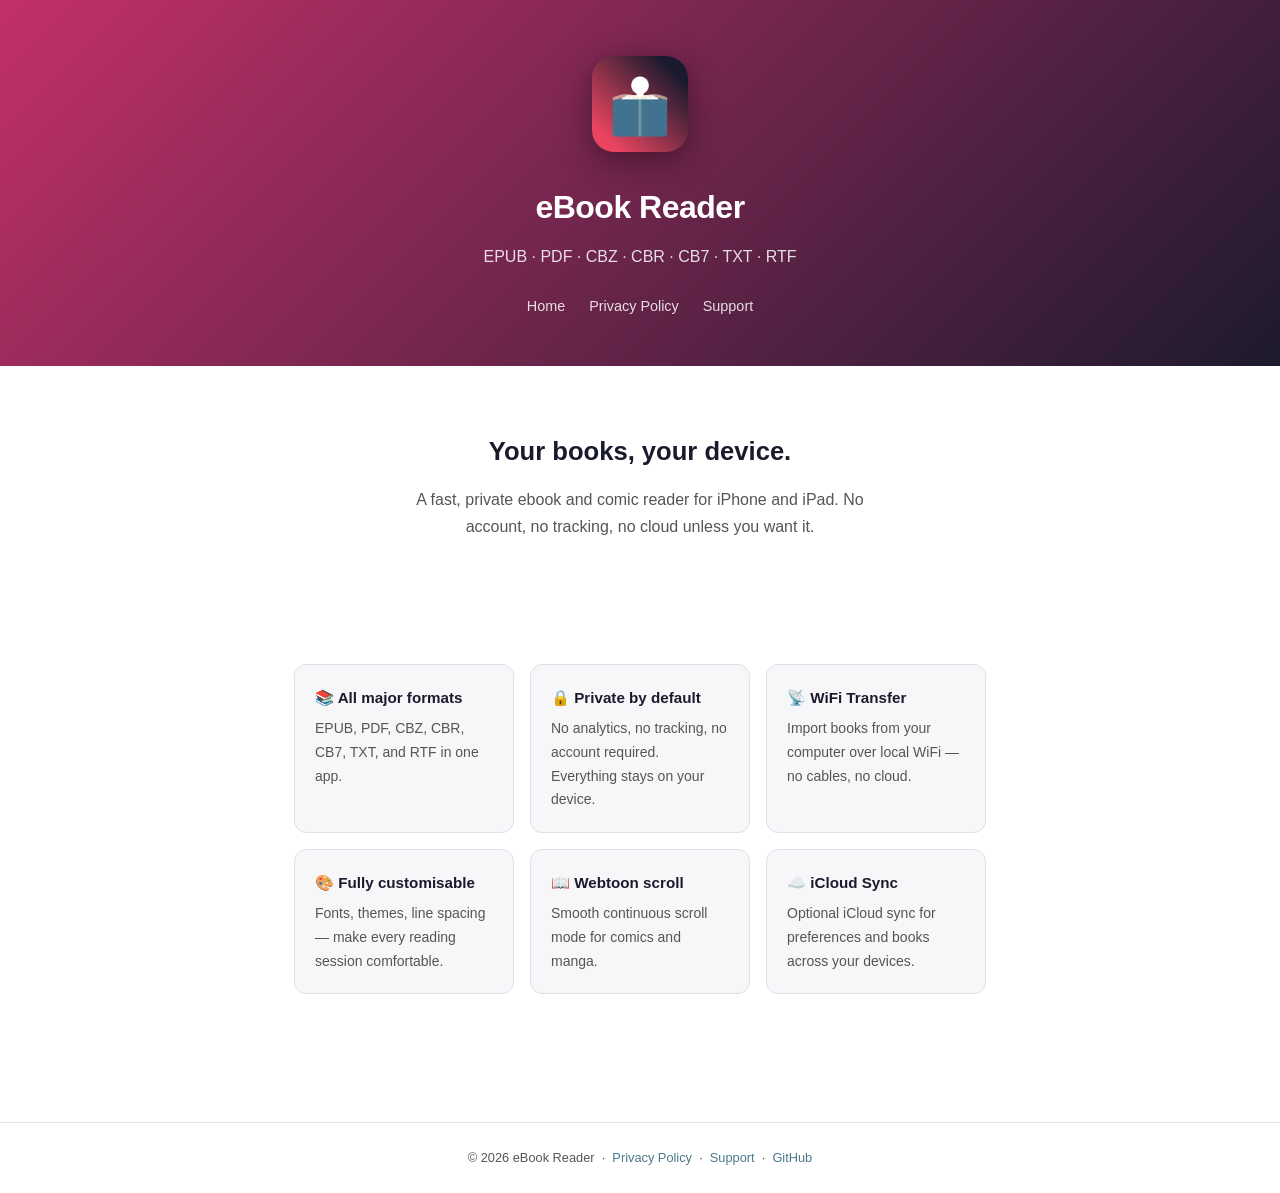
==== docs/index.html @ e35af058 "feat: add GitHub Pages site with privacy policy, support, and home page docs/ folder with branded HT" ====
<!DOCTYPE html>
<html lang="en">
<head>
  <meta charset="UTF-8">
  <meta name="viewport" content="width=device-width, initial-scale=1">
  <title>eBook Reader — iOS App</title>
  <meta name="description" content="Read EPUB, PDF, and comics on iPhone and iPad. No account required, no tracking, your books stay on your device.">
  <link rel="icon" href="icon.png">
  <link rel="stylesheet" href="style.css">
</head>
<body>

<header class="site-header">
  <img src="icon.png" alt="eBook Reader icon">
  <h1>eBook Reader</h1>
  <p>EPUB · PDF · CBZ · CBR · CB7 · TXT · RTF</p>
  <nav>
    <a href="index.html">Home</a>
    <a href="privacy.html">Privacy Policy</a>
    <a href="support.html">Support</a>
  </nav>
</header>

<main>
  <section class="hero">
    <h2>Your books, your device.</h2>
    <p>A fast, private ebook and comic reader for iPhone and iPad. No account, no tracking, no cloud unless you want it.</p>
    <!-- Uncomment when live on the App Store:
    <a class="badge" href="https://apps.apple.com/app/idXXXXXXXXX">
      <img src="https://developer.apple.com/assets/elements/badges/download-on-the-app-store.svg" alt="Download on the App Store">
    </a>
    -->
  </section>

  <div class="features">
    <div class="feature">
      <h3>📚 All major formats</h3>
      <p>EPUB, PDF, CBZ, CBR, CB7, TXT, and RTF in one app.</p>
    </div>
    <div class="feature">
      <h3>🔒 Private by default</h3>
      <p>No analytics, no tracking, no account required. Everything stays on your device.</p>
    </div>
    <div class="feature">
      <h3>📡 WiFi Transfer</h3>
      <p>Import books from your computer over local WiFi — no cables, no cloud.</p>
    </div>
    <div class="feature">
      <h3>🎨 Fully customisable</h3>
      <p>Fonts, themes, line spacing — make every reading session comfortable.</p>
    </div>
    <div class="feature">
      <h3>📖 Webtoon scroll</h3>
      <p>Smooth continuous scroll mode for comics and manga.</p>
    </div>
    <div class="feature">
      <h3>☁️ iCloud Sync</h3>
      <p>Optional iCloud sync for preferences and books across your devices.</p>
    </div>
  </div>
</main>

<footer>
  &copy; 2026 eBook Reader &nbsp;·&nbsp;
  <a href="privacy.html">Privacy Policy</a> &nbsp;·&nbsp;
  <a href="support.html">Support</a> &nbsp;·&nbsp;
  <a href="https://github.com/cheokjiade/ebook-reader-public">GitHub</a>
</footer>

</body>
</html>
---- docs/style.css ----
:root {
  --brand-start: #c2306a;
  --brand-end: #1d1a2e;
  --accent: #4a7a8c;
  --text: #1a1a2e;
  --text-muted: #555;
  --bg: #fff;
  --surface: #f7f7f9;
  --border: #e0e0e8;
  --radius: 12px;
}

@media (prefers-color-scheme: dark) {
  :root {
    --text: #eaeaf2;
    --text-muted: #aaa;
    --bg: #12111e;
    --surface: #1d1c2e;
    --border: #2e2d42;
  }
}

* { box-sizing: border-box; margin: 0; padding: 0; }

body {
  font-family: -apple-system, BlinkMacSystemFont, "Segoe UI", sans-serif;
  font-size: 16px;
  line-height: 1.7;
  color: var(--text);
  background: var(--bg);
}

a { color: var(--accent); text-decoration: none; }
a:hover { text-decoration: underline; }

/* ── Header ── */
.site-header {
  background: linear-gradient(135deg, var(--brand-start), var(--brand-end));
  color: #fff;
  text-align: center;
  padding: 56px 24px 48px;
}

.site-header img {
  width: 96px;
  height: 96px;
  border-radius: 22px;
  box-shadow: 0 8px 32px rgba(0,0,0,0.4);
  margin-bottom: 20px;
}

.site-header h1 {
  font-size: 2rem;
  font-weight: 700;
  letter-spacing: -0.5px;
}

.site-header p {
  margin-top: 8px;
  font-size: 1rem;
  opacity: 0.85;
}

.site-header nav {
  margin-top: 24px;
  display: flex;
  justify-content: center;
  gap: 24px;
}

.site-header nav a {
  color: rgba(255,255,255,0.85);
  font-size: 0.9rem;
  font-weight: 500;
}

.site-header nav a:hover { color: #fff; text-decoration: none; }

/* ── Main content ── */
main {
  max-width: 740px;
  margin: 0 auto;
  padding: 48px 24px 80px;
}

/* ── Hero (index only) ── */
.hero {
  text-align: center;
  padding: 16px 0 48px;
}

.hero h2 {
  font-size: 1.6rem;
  font-weight: 700;
  margin-bottom: 12px;
}

.hero p {
  color: var(--text-muted);
  max-width: 480px;
  margin: 0 auto 28px;
}

.badge img { height: 52px; }

/* ── Feature grid ── */
.features {
  display: grid;
  grid-template-columns: repeat(auto-fit, minmax(200px, 1fr));
  gap: 16px;
  margin: 48px 0;
}

.feature {
  background: var(--surface);
  border: 1px solid var(--border);
  border-radius: var(--radius);
  padding: 20px;
}

.feature h3 { font-size: 0.95rem; font-weight: 600; margin-bottom: 6px; }
.feature p  { font-size: 0.875rem; color: var(--text-muted); }

/* ── Privacy policy ── */
.policy h2 {
  font-size: 1.35rem;
  font-weight: 700;
  margin: 40px 0 12px;
  padding-top: 8px;
  border-top: 1px solid var(--border);
}

.policy h2:first-child { border-top: none; margin-top: 0; }

.policy h3 {
  font-size: 1rem;
  font-weight: 600;
  margin: 24px 0 8px;
}

.policy p  { margin-bottom: 12px; color: var(--text); }

.policy ul {
  padding-left: 20px;
  margin-bottom: 12px;
}

.policy ul li { margin-bottom: 4px; }

.policy strong { color: var(--text); }

.policy .meta {
  font-size: 0.875rem;
  color: var(--text-muted);
  margin-bottom: 36px;
}

/* ── Footer ── */
footer {
  text-align: center;
  padding: 24px;
  font-size: 0.8rem;
  color: var(--text-muted);
  border-top: 1px solid var(--border);
}
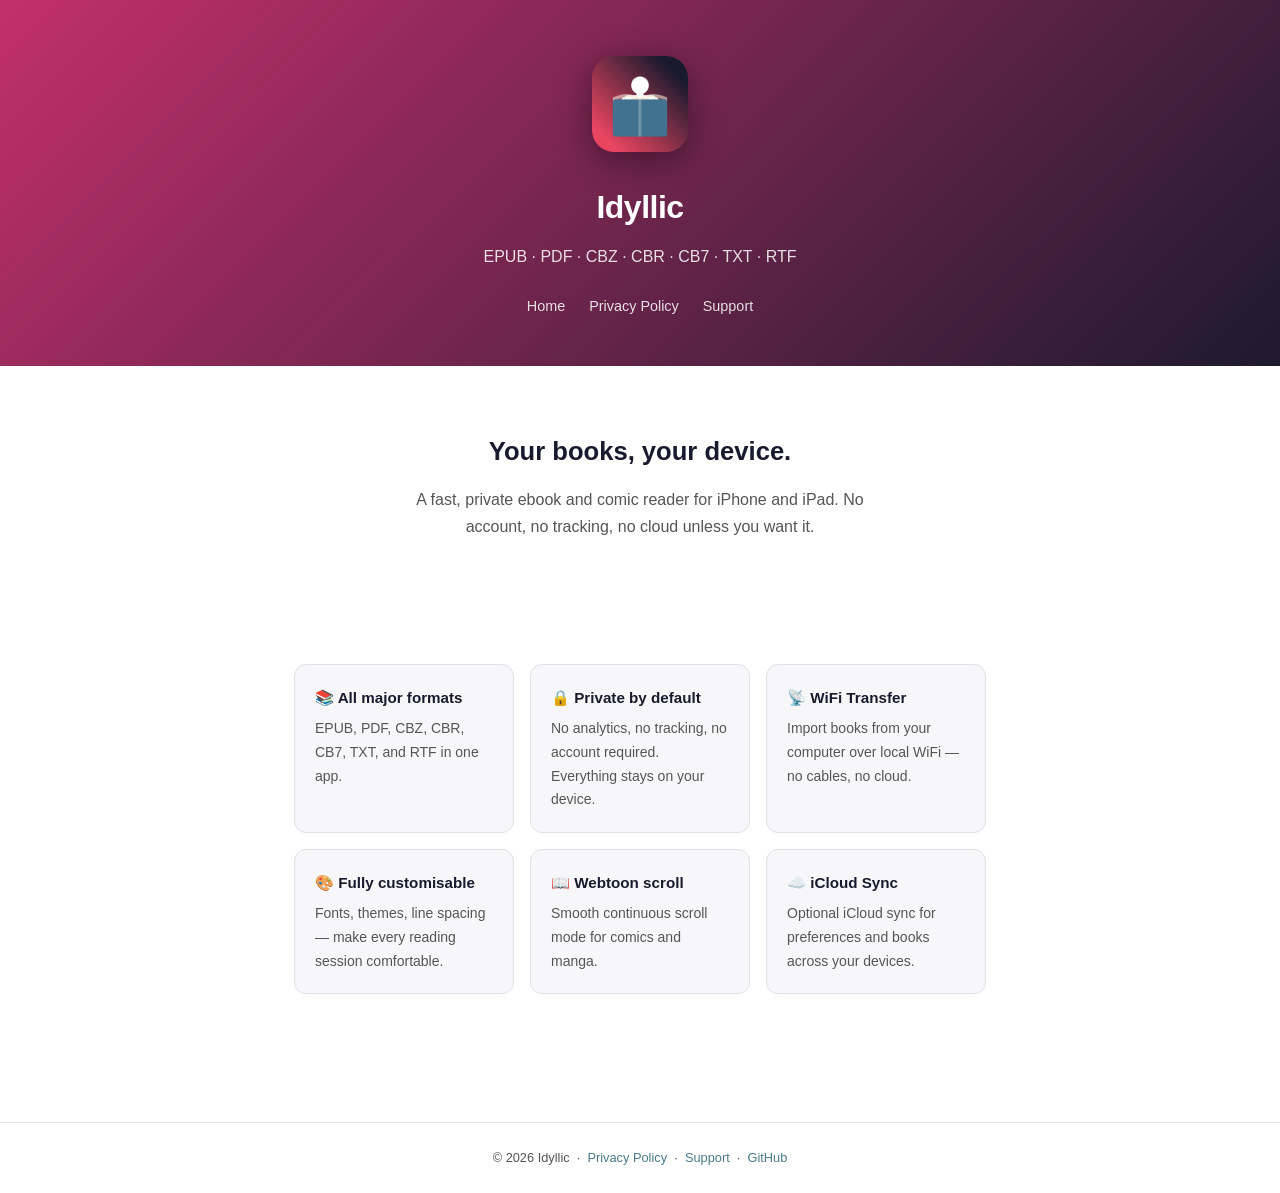
==== commit ddb6065a: "chore: rename site to Idyllic" ====
--- a/docs/index.html
+++ b/docs/index.html
@@ -3,7 +3,7 @@
 <head>
   <meta charset="UTF-8">
   <meta name="viewport" content="width=device-width, initial-scale=1">
-  <title>eBook Reader — iOS App</title>
+  <title>Idyllic — A private reader for books and comics</title>
   <meta name="description" content="Read EPUB, PDF, and comics on iPhone and iPad. No account required, no tracking, your books stay on your device.">
   <link rel="icon" href="icon.png">
   <link rel="stylesheet" href="style.css">
@@ -11,8 +11,8 @@
 <body>
 
 <header class="site-header">
-  <img src="icon.png" alt="eBook Reader icon">
-  <h1>eBook Reader</h1>
+  <img src="icon.png" alt="Idyllic icon">
+  <h1>Idyllic</h1>
   <p>EPUB · PDF · CBZ · CBR · CB7 · TXT · RTF</p>
   <nav>
     <a href="index.html">Home</a>
@@ -61,10 +61,10 @@
 </main>
 
 <footer>
-  &copy; 2026 eBook Reader &nbsp;·&nbsp;
+  &copy; 2026 Idyllic &nbsp;·&nbsp;
   <a href="privacy.html">Privacy Policy</a> &nbsp;·&nbsp;
   <a href="support.html">Support</a> &nbsp;·&nbsp;
-  <a href="https://github.com/cheokjiade/ebook-reader-public">GitHub</a>
+  <a href="https://github.com/cheokjiade/reverie-ebook-reader">GitHub</a>
 </footer>
 
 </body>
